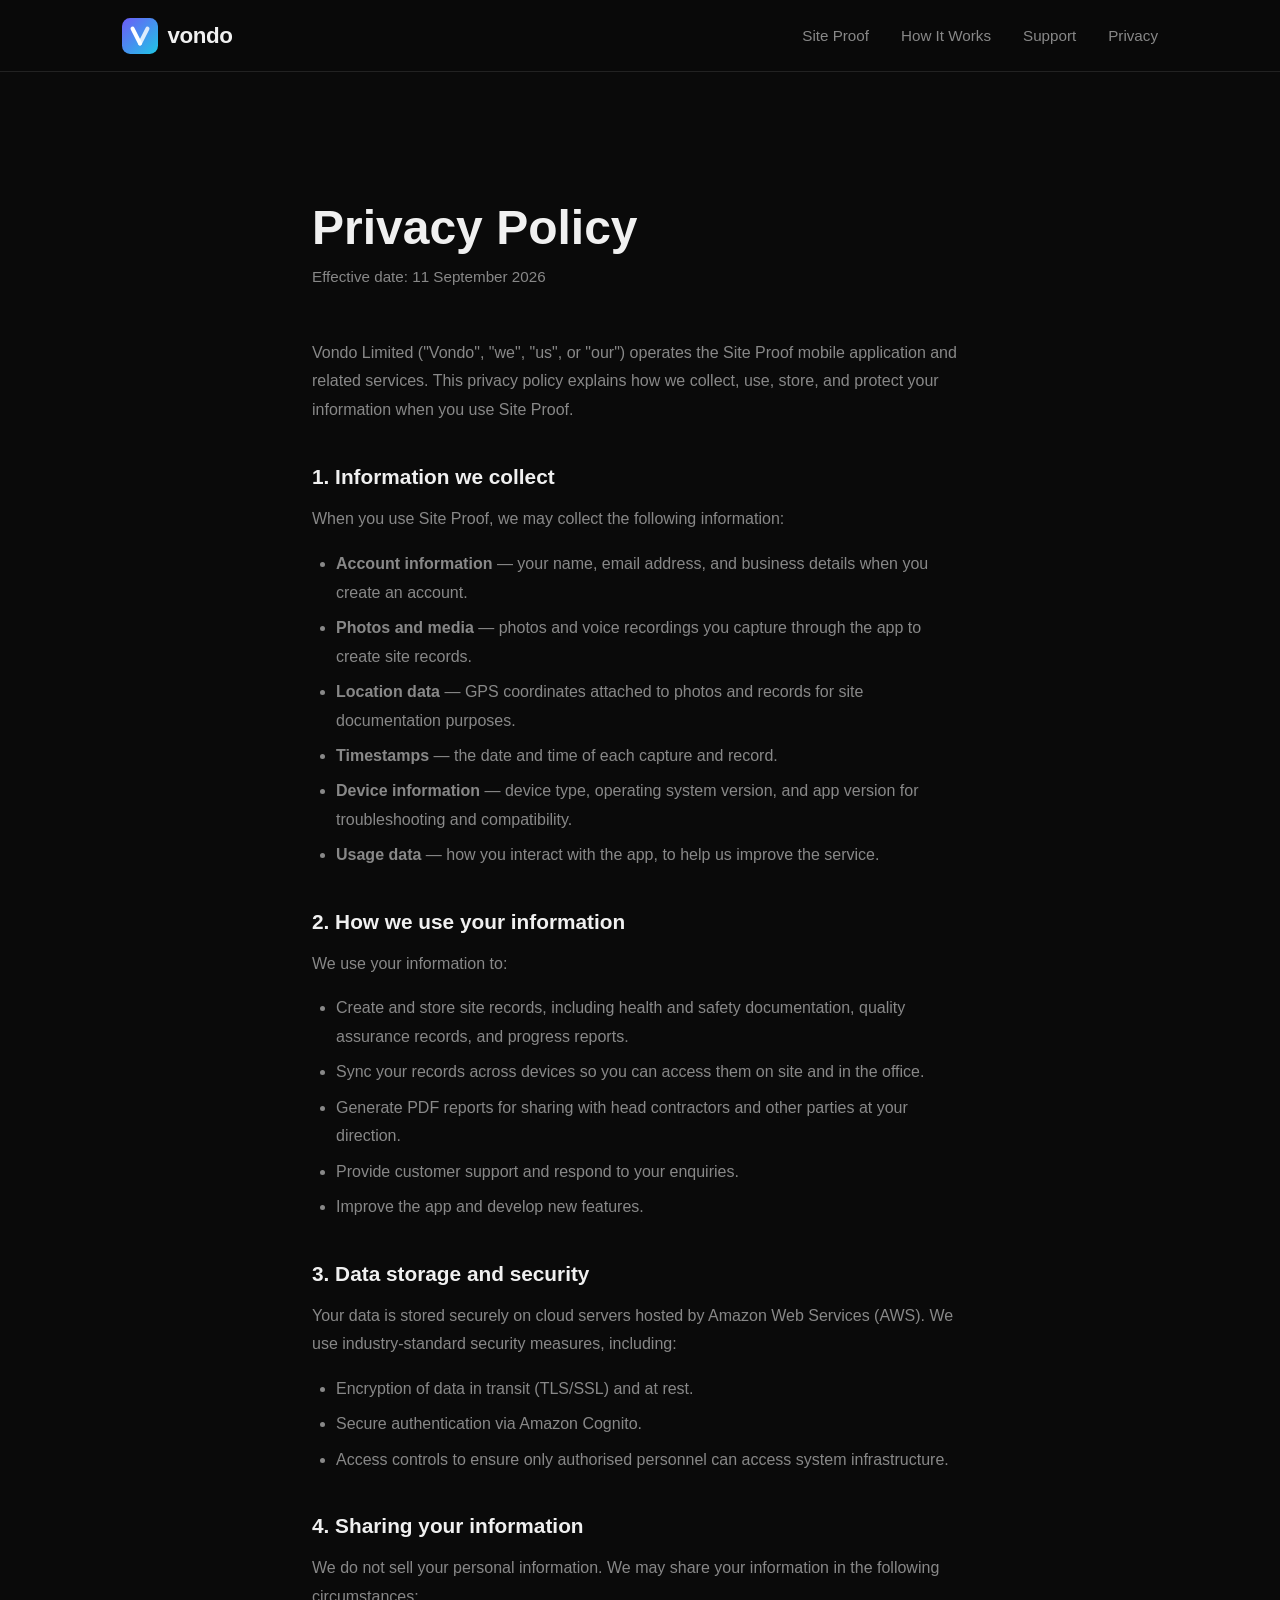
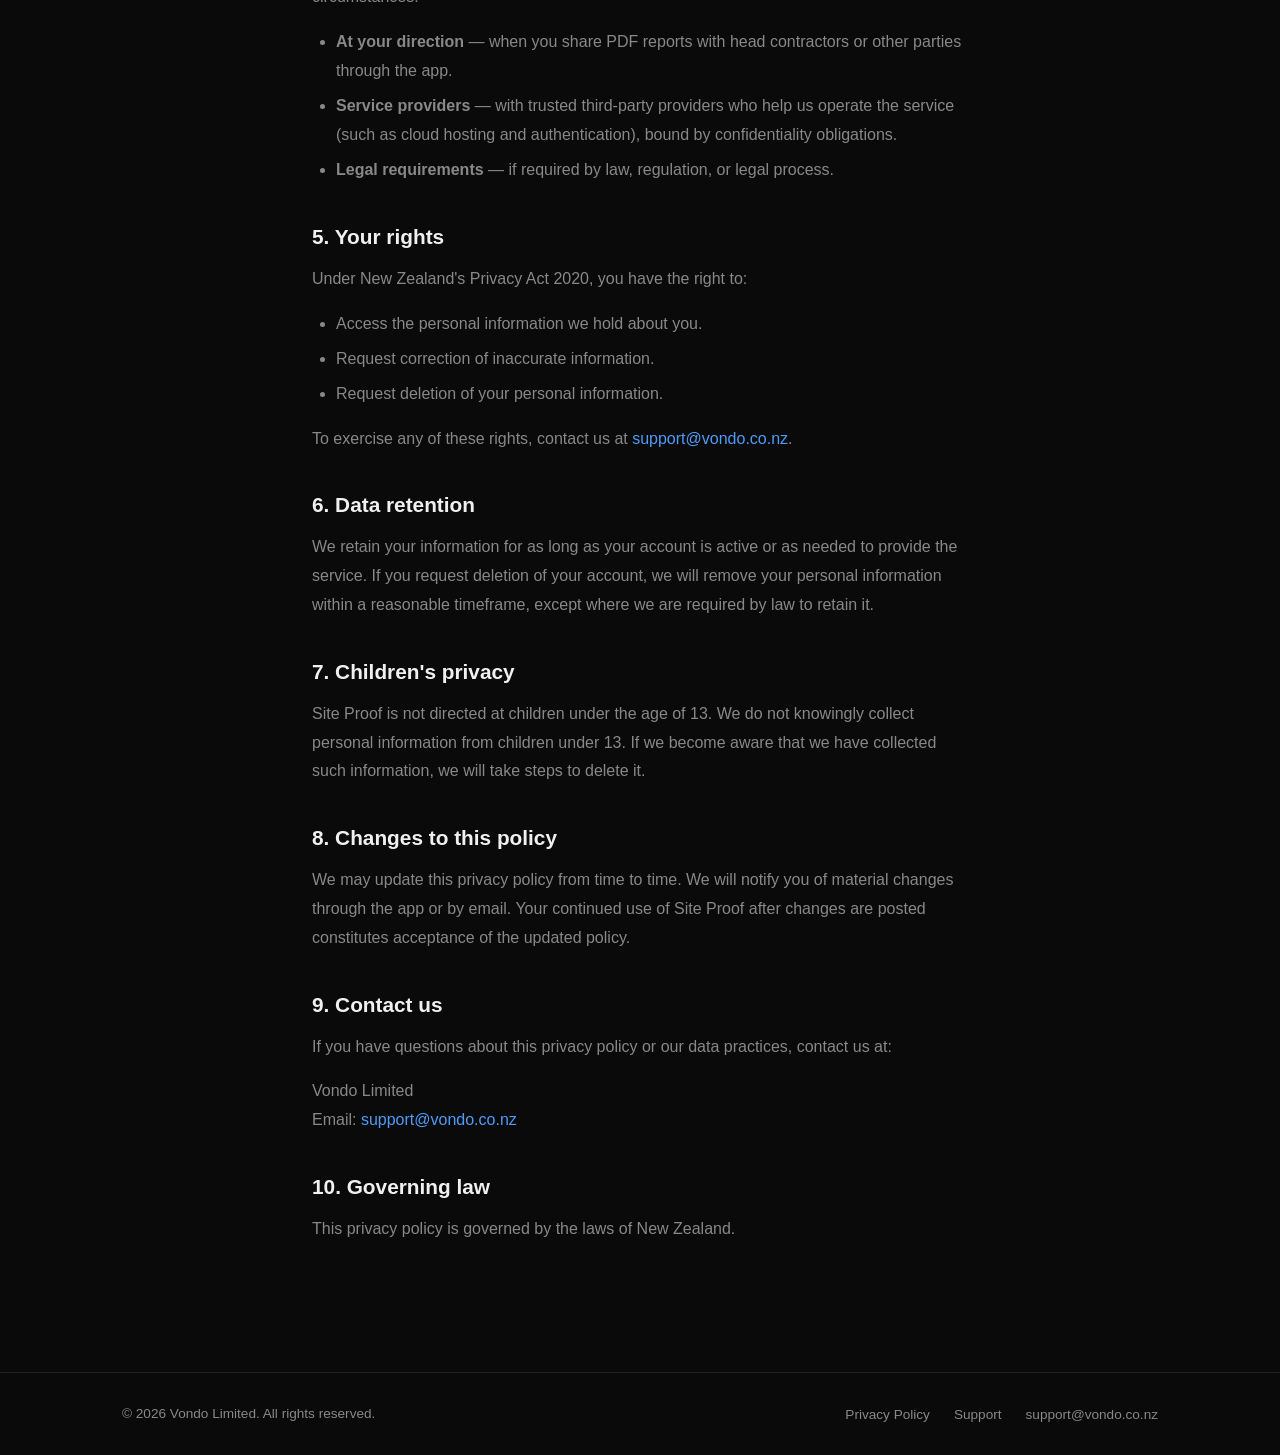
==== privacy-policy.html @ aadc4833 "✨ feat: add Site Proof product page and privacy policy Rewrite landing page to feature Site Proof as" ====
<!DOCTYPE html>
<html lang="en">
<head>
  <meta charset="UTF-8">
  <meta name="viewport" content="width=device-width, initial-scale=1.0">
  <title>Privacy Policy — Vondo Limited</title>
  <meta name="description" content="Privacy policy for Site Proof and Vondo Limited.">
  <link rel="icon" type="image/svg+xml" href="assets/logo.svg">
  <link rel="stylesheet" href="styles.css">
</head>
<body>

  <header>
    <div class="header-inner">
      <a href="/" class="logo">
        <img src="assets/logo.svg" alt="Vondo" class="logo-img">
        <span class="logo-text">vondo</span>
      </a>
      <nav>
        <ul id="nav-menu">
          <li><a href="/#product">Site Proof</a></li>
          <li><a href="/#how-it-works">How It Works</a></li>
          <li><a href="/#support">Support</a></li>
          <li><a href="privacy-policy.html">Privacy</a></li>
        </ul>
      </nav>
      <button class="nav-toggle" aria-label="Toggle menu" id="nav-toggle">
        <span></span>
        <span></span>
        <span></span>
      </button>
    </div>
  </header>

  <main>
    <section style="padding-top:6rem">
      <div class="prose">
        <h1>Privacy Policy</h1>
        <p class="effective-date">Effective date: 11 September 2026</p>

        <p>Vondo Limited ("Vondo", "we", "us", or "our") operates the Site Proof mobile application and related services. This privacy policy explains how we collect, use, store, and protect your information when you use Site Proof.</p>

        <h2>1. Information we collect</h2>
        <p>When you use Site Proof, we may collect the following information:</p>
        <ul>
          <li><strong>Account information</strong> — your name, email address, and business details when you create an account.</li>
          <li><strong>Photos and media</strong> — photos and voice recordings you capture through the app to create site records.</li>
          <li><strong>Location data</strong> — GPS coordinates attached to photos and records for site documentation purposes.</li>
          <li><strong>Timestamps</strong> — the date and time of each capture and record.</li>
          <li><strong>Device information</strong> — device type, operating system version, and app version for troubleshooting and compatibility.</li>
          <li><strong>Usage data</strong> — how you interact with the app, to help us improve the service.</li>
        </ul>

        <h2>2. How we use your information</h2>
        <p>We use your information to:</p>
        <ul>
          <li>Create and store site records, including health and safety documentation, quality assurance records, and progress reports.</li>
          <li>Sync your records across devices so you can access them on site and in the office.</li>
          <li>Generate PDF reports for sharing with head contractors and other parties at your direction.</li>
          <li>Provide customer support and respond to your enquiries.</li>
          <li>Improve the app and develop new features.</li>
        </ul>

        <h2>3. Data storage and security</h2>
        <p>Your data is stored securely on cloud servers hosted by Amazon Web Services (AWS). We use industry-standard security measures, including:</p>
        <ul>
          <li>Encryption of data in transit (TLS/SSL) and at rest.</li>
          <li>Secure authentication via Amazon Cognito.</li>
          <li>Access controls to ensure only authorised personnel can access system infrastructure.</li>
        </ul>

        <h2>4. Sharing your information</h2>
        <p>We do not sell your personal information. We may share your information in the following circumstances:</p>
        <ul>
          <li><strong>At your direction</strong> — when you share PDF reports with head contractors or other parties through the app.</li>
          <li><strong>Service providers</strong> — with trusted third-party providers who help us operate the service (such as cloud hosting and authentication), bound by confidentiality obligations.</li>
          <li><strong>Legal requirements</strong> — if required by law, regulation, or legal process.</li>
        </ul>

        <h2>5. Your rights</h2>
        <p>Under New Zealand's Privacy Act 2020, you have the right to:</p>
        <ul>
          <li>Access the personal information we hold about you.</li>
          <li>Request correction of inaccurate information.</li>
          <li>Request deletion of your personal information.</li>
        </ul>
        <p>To exercise any of these rights, contact us at <a href="mailto:support@vondo.co.nz">support@vondo.co.nz</a>.</p>

        <h2>6. Data retention</h2>
        <p>We retain your information for as long as your account is active or as needed to provide the service. If you request deletion of your account, we will remove your personal information within a reasonable timeframe, except where we are required by law to retain it.</p>

        <h2>7. Children's privacy</h2>
        <p>Site Proof is not directed at children under the age of 13. We do not knowingly collect personal information from children under 13. If we become aware that we have collected such information, we will take steps to delete it.</p>

        <h2>8. Changes to this policy</h2>
        <p>We may update this privacy policy from time to time. We will notify you of material changes through the app or by email. Your continued use of Site Proof after changes are posted constitutes acceptance of the updated policy.</p>

        <h2>9. Contact us</h2>
        <p>If you have questions about this privacy policy or our data practices, contact us at:</p>
        <p>
          Vondo Limited<br>
          Email: <a href="mailto:support@vondo.co.nz">support@vondo.co.nz</a>
        </p>

        <h2>10. Governing law</h2>
        <p>This privacy policy is governed by the laws of New Zealand.</p>
      </div>
    </section>
  </main>

  <footer>
    <div class="footer-inner">
      <span class="footer-copy">&copy; 2026 Vondo Limited. All rights reserved.</span>
      <ul class="footer-links">
        <li><a href="privacy-policy.html">Privacy Policy</a></li>
        <li><a href="/#support">Support</a></li>
        <li><a href="mailto:support@vondo.co.nz">support@vondo.co.nz</a></li>
      </ul>
    </div>
  </footer>

  <script>
    var toggle = document.getElementById('nav-toggle');
    var menu = document.getElementById('nav-menu');
    toggle.addEventListener('click', function () {
      menu.classList.toggle('open');
    });
  </script>

</body>
</html>
---- styles.css ----
*,
*::before,
*::after {
  margin: 0;
  padding: 0;
  box-sizing: border-box;
}

:root {
  --color-bg: #0a0a0a;
  --color-text: #f0f0f0;
  --color-accent: #4f9cf7;
  --color-muted: #888;
  --color-surface: #141414;
  --color-border: #222;
  --color-accent-orange: #E06623;
  --max-width: 1100px;
  --header-height: 72px;
}

body {
  font-family: -apple-system, BlinkMacSystemFont, "Segoe UI", Roboto, Helvetica, Arial, sans-serif;
  background: var(--color-bg);
  color: var(--color-text);
  min-height: 100vh;
  display: flex;
  flex-direction: column;
}

/* ── Container ── */

.container {
  max-width: var(--max-width);
  margin: 0 auto;
  padding: 0 2rem;
  width: 100%;
}

/* ── Header ── */

header {
  position: sticky;
  top: 0;
  z-index: 100;
  background: rgba(10, 10, 10, 0.92);
  backdrop-filter: blur(12px);
  -webkit-backdrop-filter: blur(12px);
  border-bottom: 1px solid var(--color-border);
  height: var(--header-height);
}

.header-inner {
  max-width: var(--max-width);
  margin: 0 auto;
  padding: 0 2rem;
  height: 100%;
  display: flex;
  align-items: center;
  justify-content: space-between;
}

.logo {
  display: flex;
  align-items: center;
  gap: 0.6rem;
  text-decoration: none;
  color: var(--color-text);
}

.logo-img {
  width: 36px;
  height: 36px;
}

.logo-text {
  font-size: 1.4rem;
  font-weight: 700;
  letter-spacing: -0.02em;
}

nav ul {
  display: flex;
  gap: 2rem;
  list-style: none;
}

nav a {
  color: var(--color-muted);
  text-decoration: none;
  font-size: 0.95rem;
  font-weight: 500;
  transition: color 0.2s;
}

nav a:hover {
  color: var(--color-text);
}

.nav-toggle {
  display: none;
  background: none;
  border: none;
  cursor: pointer;
  padding: 0.5rem;
}

.nav-toggle span {
  display: block;
  width: 24px;
  height: 2px;
  background: var(--color-text);
  margin: 5px 0;
  transition: transform 0.3s, opacity 0.3s;
}

/* ── Sections ── */

section {
  padding: 5rem 0;
}

section:nth-child(even) {
  background: var(--color-surface);
}

.section-title {
  font-size: clamp(1.8rem, 4vw, 2.5rem);
  font-weight: 800;
  margin-bottom: 1rem;
  line-height: 1.15;
}

.section-subtitle {
  color: var(--color-muted);
  font-size: 1.15rem;
  line-height: 1.6;
  max-width: 600px;
}

/* ── Hero ── */

.hero {
  padding: 8rem 0 6rem;
  text-align: center;
}

.hero .container {
  display: flex;
  flex-direction: column;
  align-items: center;
}

.hero h1 {
  font-size: clamp(2.5rem, 6vw, 4rem);
  font-weight: 800;
  line-height: 1.1;
  margin-bottom: 1.5rem;
  max-width: 700px;
}

.hero .tagline {
  font-size: 1.25rem;
  color: var(--color-muted);
  line-height: 1.6;
  margin-bottom: 2.5rem;
  max-width: 560px;
}

.cta {
  display: inline-block;
  padding: 0.875rem 2rem;
  background: var(--color-accent);
  color: #fff;
  text-decoration: none;
  border-radius: 6px;
  font-size: 1.05rem;
  font-weight: 600;
  transition: opacity 0.2s;
}

.cta:hover {
  opacity: 0.85;
}

.cta-orange {
  background: var(--color-accent-orange);
}

/* ── Product section ── */

.product-grid {
  display: grid;
  grid-template-columns: 1fr 1fr;
  gap: 4rem;
  align-items: center;
}

.product-content {
  display: flex;
  flex-direction: column;
  gap: 1.5rem;
}

.badge {
  display: inline-block;
  padding: 0.35rem 1rem;
  background: linear-gradient(135deg, #6D5BF8, #1FC7E6);
  color: #fff;
  font-size: 0.8rem;
  font-weight: 700;
  border-radius: 999px;
  letter-spacing: 0.02em;
  width: fit-content;
}

.product-name {
  font-size: clamp(2rem, 5vw, 3rem);
  font-weight: 800;
  line-height: 1.1;
}

.product-tagline {
  font-size: 1.3rem;
  color: var(--color-accent-orange);
  font-weight: 600;
}

.product-description {
  color: var(--color-muted);
  font-size: 1.05rem;
  line-height: 1.7;
}

.promise {
  border-left: 3px solid var(--color-accent-orange);
  padding: 1rem 1.5rem;
  background: rgba(224, 102, 35, 0.08);
  border-radius: 0 8px 8px 0;
  font-size: 1.05rem;
  font-weight: 500;
  line-height: 1.6;
  color: var(--color-text);
}

/* ── Phone mockup ── */

.phone-wrapper {
  display: flex;
  justify-content: center;
  position: relative;
}

.phone-glow {
  position: absolute;
  width: 70%;
  height: 60%;
  top: 20%;
  left: 15%;
  background: rgba(224, 102, 35, 0.15);
  filter: blur(60px);
  border-radius: 50%;
  pointer-events: none;
}

.phone {
  position: relative;
  width: 280px;
  aspect-ratio: 9 / 18;
  background: #F9F6F2;
  border-radius: 2rem;
  border: 1px solid #E4E1DB;
  box-shadow: 0 25px 50px -12px rgba(0, 0, 0, 0.4);
  overflow: hidden;
  display: flex;
  flex-direction: column;
  font-family: -apple-system, BlinkMacSystemFont, "Segoe UI", Roboto, Helvetica, Arial, sans-serif;
}

.phone-topbar {
  background: #fff;
  padding: 1rem 0.875rem 0.75rem;
  border-bottom: 1px solid #E4E1DB;
  display: flex;
  align-items: center;
  justify-content: space-between;
}

.phone-topbar-title {
  font-size: 0.8rem;
  font-weight: 700;
  color: #1D1A18;
}

.phone-avatar {
  width: 24px;
  height: 24px;
  border-radius: 6px;
  border: 1px solid #E4E1DB;
  background: linear-gradient(135deg, #6D5BF8, #1FC7E6);
}

.phone-tabs {
  display: flex;
  margin: 0.625rem 0.875rem;
  background: #F2F0EC;
  border-radius: 8px;
  border: 1px solid #E4E1DB;
  padding: 3px;
}

.phone-tab {
  flex: 1;
  text-align: center;
  padding: 0.3rem 0;
  font-size: 0.55rem;
  font-weight: 700;
  text-transform: uppercase;
  letter-spacing: 0.06em;
  color: #666360;
  border-radius: 6px;
}

.phone-tab.active {
  background: #fff;
  color: #1D1A18;
  box-shadow: 0 1px 2px rgba(0, 0, 0, 0.06);
}

.phone-records {
  flex: 1;
  padding: 0.625rem 0.875rem;
  display: flex;
  flex-direction: column;
  gap: 0.5rem;
  overflow: hidden;
}

.phone-card {
  background: #fff;
  border-radius: 10px;
  border: 1px solid #E4E1DB;
  padding: 0.625rem;
  display: flex;
  gap: 0.5rem;
}

.phone-thumb {
  width: 40px;
  height: 40px;
  border-radius: 6px;
  flex-shrink: 0;
  background: linear-gradient(135deg, #6D5BF8, #1FC7E6);
  opacity: 0.7;
}

.phone-card-content {
  flex: 1;
  min-width: 0;
}

.phone-card-header {
  display: flex;
  align-items: center;
  gap: 0.35rem;
  margin-bottom: 0.2rem;
}

.phone-ref {
  font-size: 0.55rem;
  font-weight: 700;
  color: #1D1A18;
}

.phone-status {
  font-size: 0.45rem;
  font-weight: 700;
  padding: 0.1rem 0.35rem;
  border-radius: 999px;
  text-transform: uppercase;
  letter-spacing: 0.03em;
}

.phone-status.signed {
  background: #e8f5e9;
  color: #087542;
}

.phone-status.pending {
  background: #fff3e0;
  color: #9E5200;
}

.phone-card-title {
  font-size: 0.6rem;
  font-weight: 600;
  color: #1D1A18;
  white-space: nowrap;
  overflow: hidden;
  text-overflow: ellipsis;
}

.phone-card-area {
  font-size: 0.5rem;
  color: #666360;
  margin-top: 0.1rem;
}

.phone-fab {
  margin: 0.5rem 0.875rem 1rem;
  background: #1D1A18;
  border-radius: 0.75rem;
  padding: 0.6rem 0.875rem;
  display: flex;
  align-items: center;
  gap: 0.5rem;
}

.phone-fab-icon {
  width: 24px;
  height: 24px;
  background: var(--color-accent-orange);
  border-radius: 5px;
  display: flex;
  align-items: center;
  justify-content: center;
  flex-shrink: 0;
}

.phone-fab-icon svg {
  width: 14px;
  height: 14px;
}

.phone-fab-text {
  color: #fff;
  font-size: 0.55rem;
  font-weight: 700;
  letter-spacing: 0.04em;
  text-transform: uppercase;
}

/* ── How it works ── */

.steps {
  display: grid;
  grid-template-columns: repeat(3, 1fr);
  gap: 2rem;
  margin-top: 3rem;
}

.step {
  text-align: center;
  padding: 2rem 1.5rem;
}

.step-icon {
  width: 56px;
  height: 56px;
  margin: 0 auto 1.25rem;
  background: linear-gradient(135deg, rgba(109, 91, 248, 0.15), rgba(31, 199, 230, 0.15));
  border-radius: 14px;
  display: flex;
  align-items: center;
  justify-content: center;
}

.step-icon svg {
  width: 28px;
  height: 28px;
}

.step-name {
  font-size: 1.2rem;
  font-weight: 700;
  margin-bottom: 0.75rem;
}

.step-desc {
  color: var(--color-muted);
  font-size: 0.95rem;
  line-height: 1.6;
}

/* ── Features ── */

.features-grid {
  display: grid;
  grid-template-columns: repeat(2, 1fr);
  gap: 1.5rem;
  margin-top: 3rem;
}

.feature-card {
  background: var(--color-surface);
  border: 1px solid var(--color-border);
  border-radius: 12px;
  padding: 2rem;
}

section:nth-child(even) .feature-card {
  background: var(--color-bg);
}

.feature-card h3 {
  font-size: 1.1rem;
  font-weight: 700;
  margin-bottom: 0.75rem;
}

.feature-card p {
  color: var(--color-muted);
  font-size: 0.95rem;
  line-height: 1.6;
}

/* ── Support ── */

.support {
  text-align: center;
}

.support .section-subtitle {
  margin: 0 auto 2rem;
}

.support-email {
  font-size: 1.15rem;
  color: var(--color-accent);
  text-decoration: none;
  font-weight: 600;
  transition: opacity 0.2s;
}

.support-email:hover {
  opacity: 0.8;
}

/* ── Footer ── */

footer {
  border-top: 1px solid var(--color-border);
  padding: 2rem 0;
}

.footer-inner {
  max-width: var(--max-width);
  margin: 0 auto;
  padding: 0 2rem;
  display: flex;
  justify-content: space-between;
  align-items: center;
  flex-wrap: wrap;
  gap: 1rem;
}

.footer-copy {
  color: var(--color-muted);
  font-size: 0.85rem;
}

.footer-links {
  display: flex;
  gap: 1.5rem;
  list-style: none;
}

.footer-links a {
  color: var(--color-muted);
  text-decoration: none;
  font-size: 0.85rem;
  transition: color 0.2s;
}

.footer-links a:hover {
  color: var(--color-text);
}

/* ── Privacy policy prose ── */

.prose {
  max-width: 720px;
  margin: 0 auto;
  padding: 2rem;
}

.prose h1 {
  font-size: clamp(2rem, 5vw, 3rem);
  font-weight: 800;
  margin-bottom: 0.5rem;
  line-height: 1.15;
}

.prose .effective-date {
  color: var(--color-muted);
  font-size: 0.95rem;
  margin-bottom: 3rem;
}

.prose h2 {
  font-size: 1.3rem;
  font-weight: 700;
  margin: 2.5rem 0 1rem;
}

.prose p {
  color: var(--color-muted);
  line-height: 1.8;
  margin-bottom: 1rem;
}

.prose ul {
  color: var(--color-muted);
  line-height: 1.8;
  margin-bottom: 1rem;
  padding-left: 1.5rem;
}

.prose li {
  margin-bottom: 0.4rem;
}

.prose a {
  color: var(--color-accent);
  text-decoration: none;
}

.prose a:hover {
  text-decoration: underline;
}

/* ── Responsive ── */

@media (max-width: 768px) {
  section {
    padding: 3.5rem 0;
  }

  .hero {
    padding: 5rem 0 3rem;
  }

  .nav-toggle {
    display: block;
  }

  nav ul {
    display: none;
    position: absolute;
    top: var(--header-height);
    left: 0;
    right: 0;
    background: rgba(10, 10, 10, 0.97);
    backdrop-filter: blur(12px);
    -webkit-backdrop-filter: blur(12px);
    flex-direction: column;
    padding: 1.5rem 2rem;
    gap: 1.25rem;
    border-bottom: 1px solid var(--color-border);
  }

  nav ul.open {
    display: flex;
  }

  .product-grid {
    grid-template-columns: 1fr;
    gap: 3rem;
  }

  .phone-wrapper {
    order: -1;
  }

  .phone {
    width: 240px;
  }

  .steps {
    grid-template-columns: 1fr;
    gap: 1rem;
  }

  .features-grid {
    grid-template-columns: 1fr;
  }

  .footer-inner {
    flex-direction: column;
    text-align: center;
  }
}
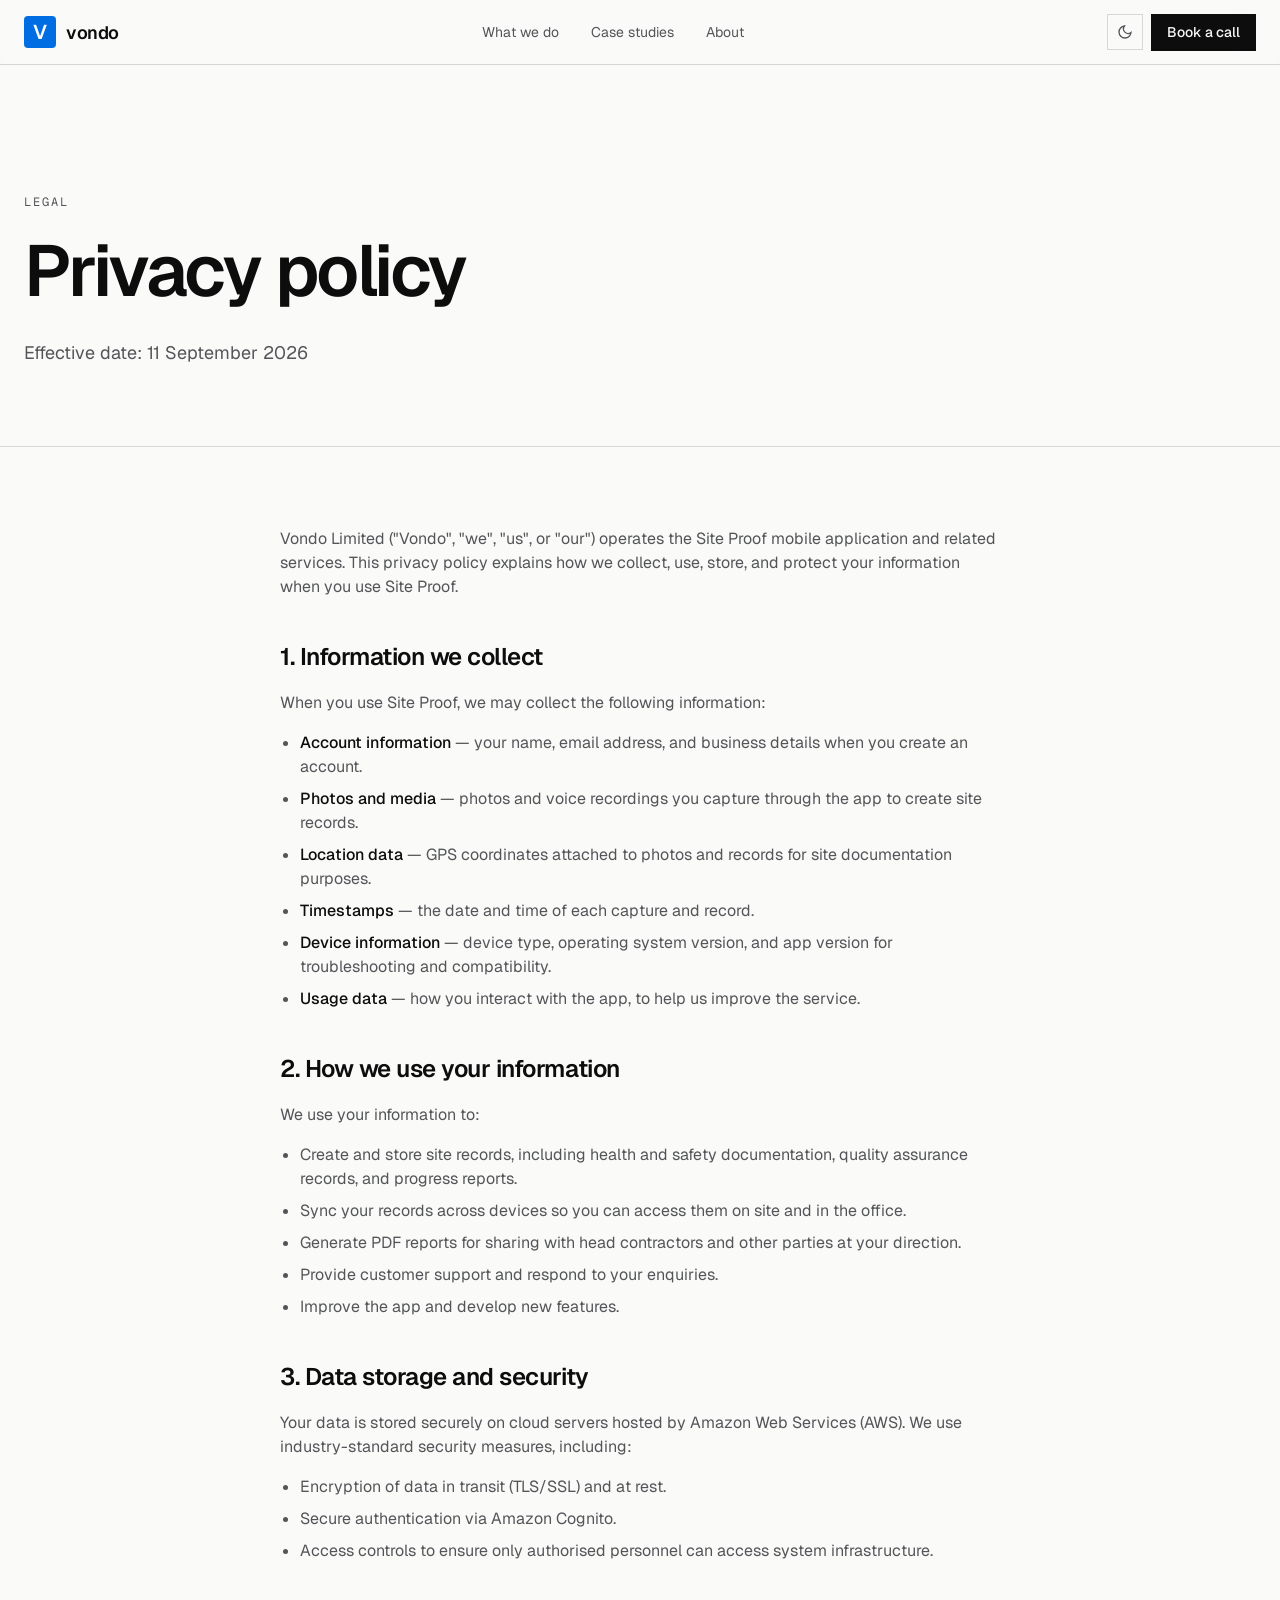
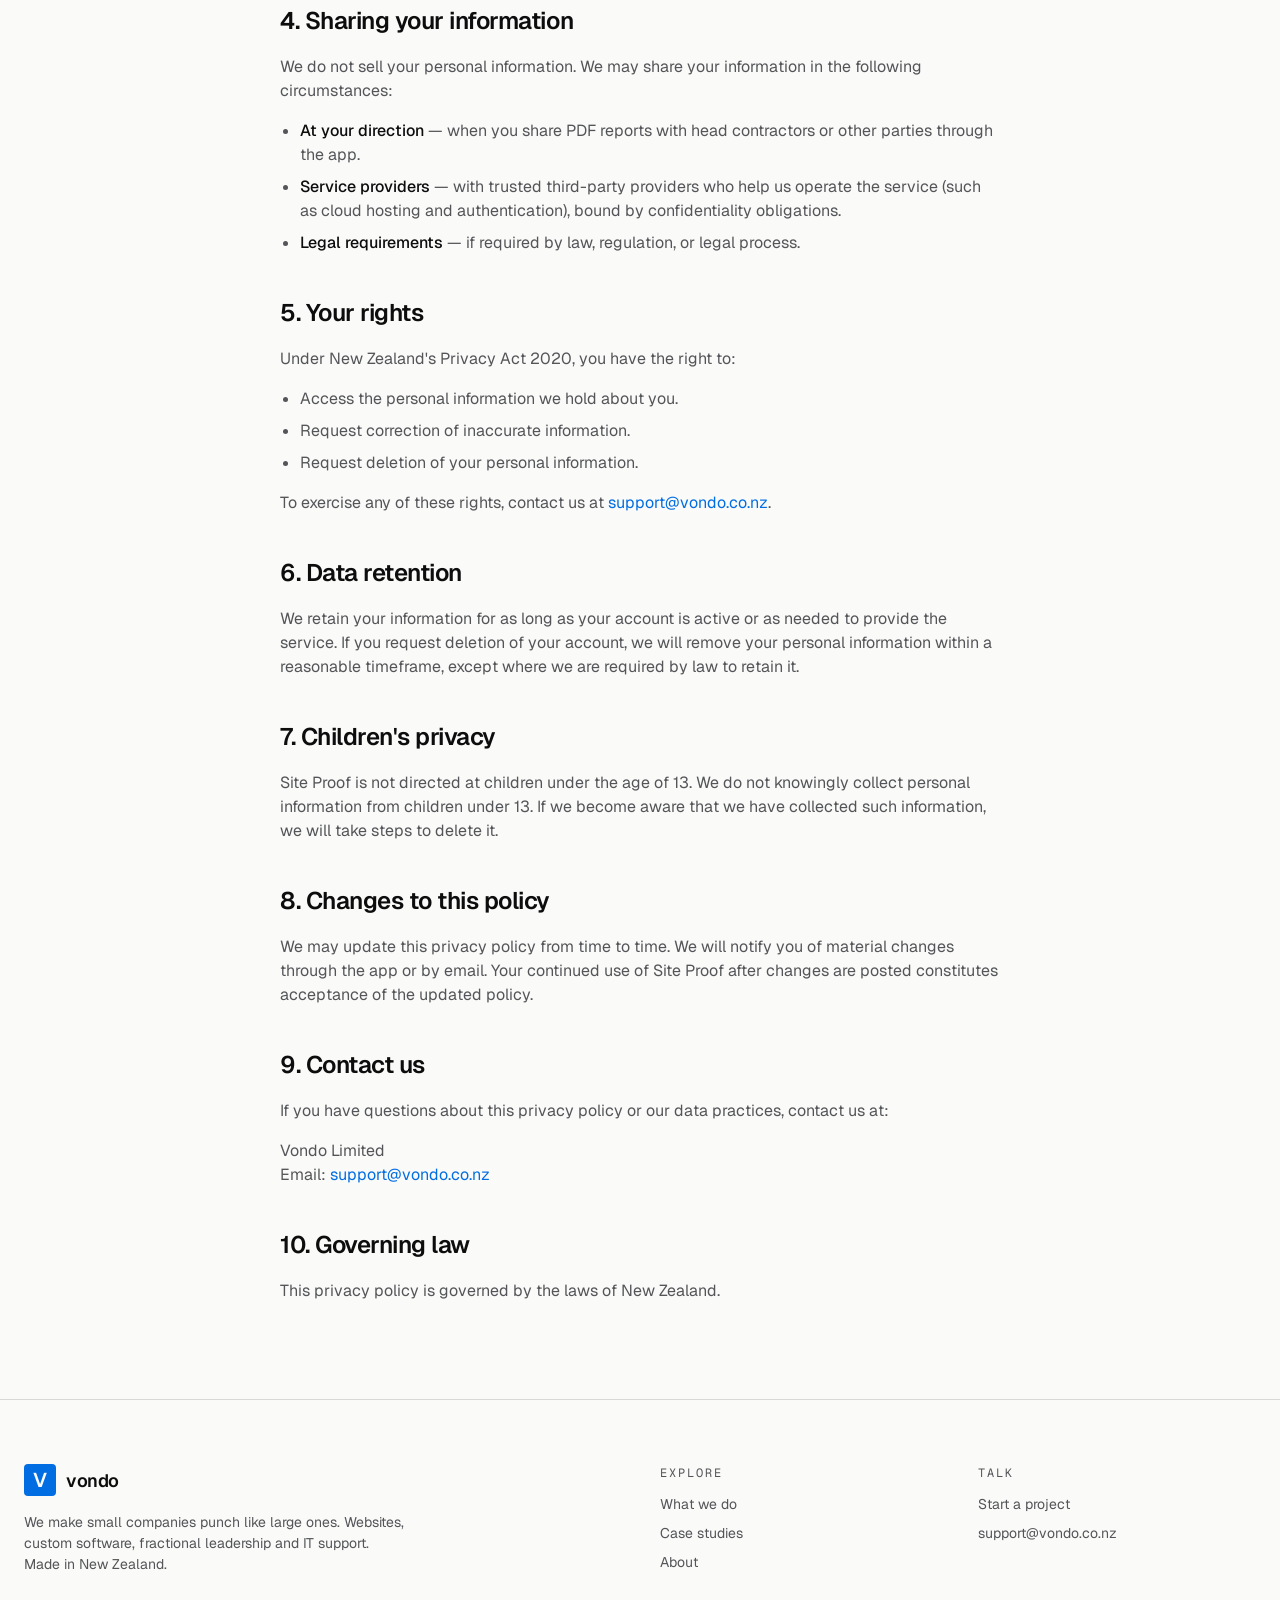
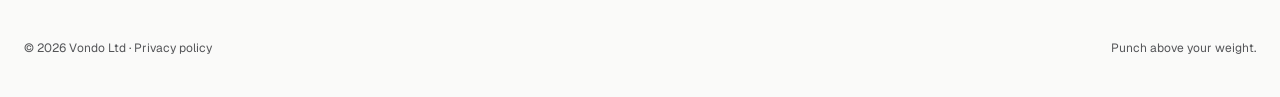
==== commit b4c3ccf2: "✨ feat: redesign site as Vondo services company Port the new Lovable design to plain static HTML/CSS" ====
--- a/privacy-policy.html
+++ b/privacy-policy.html
@@ -1,131 +1,158 @@
 <!DOCTYPE html>
-<html lang="en">
+<html lang="en-NZ">
 <head>
   <meta charset="UTF-8">
-  <meta name="viewport" content="width=device-width, initial-scale=1.0">
+  <meta name="viewport" content="width=device-width, initial-scale=1">
   <title>Privacy Policy — Vondo Limited</title>
   <meta name="description" content="Privacy policy for Site Proof and Vondo Limited.">
-  <link rel="icon" type="image/svg+xml" href="assets/logo.svg">
-  <link rel="stylesheet" href="styles.css">
+  <meta property="og:site_name" content="Vondo">
+  <meta property="og:title" content="Privacy Policy — Vondo Limited">
+  <meta property="og:description" content="Privacy policy for Site Proof and Vondo Limited.">
+  <meta property="og:type" content="website">
+  <meta name="twitter:card" content="summary_large_image">
+  <link rel="icon" type="image/svg+xml" href="/assets/favicon.svg">
+  <link rel="preconnect" href="https://fonts.googleapis.com">
+  <link rel="preconnect" href="https://fonts.gstatic.com" crossorigin>
+  <link rel="stylesheet" href="https://fonts.googleapis.com/css2?family=Geist:wght@300..700&amp;family=Geist+Mono&amp;display=swap">
+  <link rel="stylesheet" href="/styles.css">
+  <script>try{if(localStorage.getItem("theme")==="dark")document.documentElement.classList.add("dark")}catch(e){}</script>
 </head>
 <body>
 
-  <header>
-    <div class="header-inner">
+  <header class="site-header">
+    <div class="container header-inner">
       <a href="/" class="logo">
-        <img src="assets/logo.svg" alt="Vondo" class="logo-img">
+        <span class="logo-mark">V</span>
         <span class="logo-text">vondo</span>
       </a>
-      <nav>
-        <ul id="nav-menu">
-          <li><a href="/#product">Site Proof</a></li>
-          <li><a href="/#how-it-works">How It Works</a></li>
-          <li><a href="/#support">Support</a></li>
-          <li><a href="privacy-policy.html">Privacy</a></li>
-        </ul>
+      <nav class="nav-main" aria-label="Main">
+        <a href="/#compare" class="link-muted">What we do</a>
+        <a href="/case-studies.html" class="link-muted">Case studies</a>
+        <a href="/about.html" class="link-muted">About</a>
       </nav>
-      <button class="nav-toggle" aria-label="Toggle menu" id="nav-toggle">
-        <span></span>
-        <span></span>
-        <span></span>
-      </button>
+      <div class="header-actions">
+        <button type="button" class="theme-toggle" aria-label="Switch to dark mode">
+          <svg class="icon-moon" width="16" height="16" viewBox="0 0 24 24" fill="none" stroke="currentColor" stroke-width="2" aria-hidden="true"><path d="M21 12.8A9 9 0 1 1 11.2 3a7 7 0 0 0 9.8 9.8z"/></svg>
+          <svg class="icon-sun" width="16" height="16" viewBox="0 0 24 24" fill="none" stroke="currentColor" stroke-width="2" aria-hidden="true"><circle cx="12" cy="12" r="4"/><path d="M12 2v2M12 20v2M4.9 4.9l1.4 1.4M17.7 17.7l1.4 1.4M2 12h2M20 12h2M4.9 19.1l1.4-1.4M17.7 6.3l1.4-1.4"/></svg>
+        </button>
+        <a href="/contact.html" class="header-cta">Book a call</a>
+      </div>
     </div>
+    <nav class="nav-mobile" aria-label="Main">
+    <a href="/#compare">What we do</a>
+    <a href="/case-studies.html">Case studies</a>
+    <a href="/about.html">About</a>
+    </nav>
   </header>
 
   <main>
-    <section style="padding-top:6rem">
-      <div class="prose">
-        <h1>Privacy Policy</h1>
-        <p class="effective-date">Effective date: 11 September 2026</p>
+    <section class="page-hero">
+      <div class="container">
+        <p class="eyebrow fade-up">Legal</p>
+        <h1 class="display h1 fade-up">Privacy policy</h1>
+        <p class="lede fade-up">Effective date: 11 September 2026</p>
+      </div>
+    </section>
 
-        <p>Vondo Limited ("Vondo", "we", "us", or "our") operates the Site Proof mobile application and related services. This privacy policy explains how we collect, use, store, and protect your information when you use Site Proof.</p>
+    <section class="prose">
 
-        <h2>1. Information we collect</h2>
-        <p>When you use Site Proof, we may collect the following information:</p>
-        <ul>
-          <li><strong>Account information</strong> — your name, email address, and business details when you create an account.</li>
-          <li><strong>Photos and media</strong> — photos and voice recordings you capture through the app to create site records.</li>
-          <li><strong>Location data</strong> — GPS coordinates attached to photos and records for site documentation purposes.</li>
-          <li><strong>Timestamps</strong> — the date and time of each capture and record.</li>
-          <li><strong>Device information</strong> — device type, operating system version, and app version for troubleshooting and compatibility.</li>
-          <li><strong>Usage data</strong> — how you interact with the app, to help us improve the service.</li>
-        </ul>
 
-        <h2>2. How we use your information</h2>
-        <p>We use your information to:</p>
-        <ul>
-          <li>Create and store site records, including health and safety documentation, quality assurance records, and progress reports.</li>
-          <li>Sync your records across devices so you can access them on site and in the office.</li>
-          <li>Generate PDF reports for sharing with head contractors and other parties at your direction.</li>
-          <li>Provide customer support and respond to your enquiries.</li>
-          <li>Improve the app and develop new features.</li>
-        </ul>
+      <p>Vondo Limited ("Vondo", "we", "us", or "our") operates the Site Proof mobile application and related services. This privacy policy explains how we collect, use, store, and protect your information when you use Site Proof.</p>
 
-        <h2>3. Data storage and security</h2>
-        <p>Your data is stored securely on cloud servers hosted by Amazon Web Services (AWS). We use industry-standard security measures, including:</p>
-        <ul>
-          <li>Encryption of data in transit (TLS/SSL) and at rest.</li>
-          <li>Secure authentication via Amazon Cognito.</li>
-          <li>Access controls to ensure only authorised personnel can access system infrastructure.</li>
-        </ul>
+      <h2>1. Information we collect</h2>
+      <p>When you use Site Proof, we may collect the following information:</p>
+      <ul>
+      <li><strong>Account information</strong> — your name, email address, and business details when you create an account.</li>
+      <li><strong>Photos and media</strong> — photos and voice recordings you capture through the app to create site records.</li>
+      <li><strong>Location data</strong> — GPS coordinates attached to photos and records for site documentation purposes.</li>
+      <li><strong>Timestamps</strong> — the date and time of each capture and record.</li>
+      <li><strong>Device information</strong> — device type, operating system version, and app version for troubleshooting and compatibility.</li>
+      <li><strong>Usage data</strong> — how you interact with the app, to help us improve the service.</li>
+      </ul>
 
-        <h2>4. Sharing your information</h2>
-        <p>We do not sell your personal information. We may share your information in the following circumstances:</p>
-        <ul>
-          <li><strong>At your direction</strong> — when you share PDF reports with head contractors or other parties through the app.</li>
-          <li><strong>Service providers</strong> — with trusted third-party providers who help us operate the service (such as cloud hosting and authentication), bound by confidentiality obligations.</li>
-          <li><strong>Legal requirements</strong> — if required by law, regulation, or legal process.</li>
-        </ul>
+      <h2>2. How we use your information</h2>
+      <p>We use your information to:</p>
+      <ul>
+      <li>Create and store site records, including health and safety documentation, quality assurance records, and progress reports.</li>
+      <li>Sync your records across devices so you can access them on site and in the office.</li>
+      <li>Generate PDF reports for sharing with head contractors and other parties at your direction.</li>
+      <li>Provide customer support and respond to your enquiries.</li>
+      <li>Improve the app and develop new features.</li>
+      </ul>
 
-        <h2>5. Your rights</h2>
-        <p>Under New Zealand's Privacy Act 2020, you have the right to:</p>
-        <ul>
-          <li>Access the personal information we hold about you.</li>
-          <li>Request correction of inaccurate information.</li>
-          <li>Request deletion of your personal information.</li>
-        </ul>
-        <p>To exercise any of these rights, contact us at <a href="mailto:support@vondo.co.nz">support@vondo.co.nz</a>.</p>
+      <h2>3. Data storage and security</h2>
+      <p>Your data is stored securely on cloud servers hosted by Amazon Web Services (AWS). We use industry-standard security measures, including:</p>
+      <ul>
+      <li>Encryption of data in transit (TLS/SSL) and at rest.</li>
+      <li>Secure authentication via Amazon Cognito.</li>
+      <li>Access controls to ensure only authorised personnel can access system infrastructure.</li>
+      </ul>
 
-        <h2>6. Data retention</h2>
-        <p>We retain your information for as long as your account is active or as needed to provide the service. If you request deletion of your account, we will remove your personal information within a reasonable timeframe, except where we are required by law to retain it.</p>
+      <h2>4. Sharing your information</h2>
+      <p>We do not sell your personal information. We may share your information in the following circumstances:</p>
+      <ul>
+      <li><strong>At your direction</strong> — when you share PDF reports with head contractors or other parties through the app.</li>
+      <li><strong>Service providers</strong> — with trusted third-party providers who help us operate the service (such as cloud hosting and authentication), bound by confidentiality obligations.</li>
+      <li><strong>Legal requirements</strong> — if required by law, regulation, or legal process.</li>
+      </ul>
 
-        <h2>7. Children's privacy</h2>
-        <p>Site Proof is not directed at children under the age of 13. We do not knowingly collect personal information from children under 13. If we become aware that we have collected such information, we will take steps to delete it.</p>
+      <h2>5. Your rights</h2>
+      <p>Under New Zealand's Privacy Act 2020, you have the right to:</p>
+      <ul>
+      <li>Access the personal information we hold about you.</li>
+      <li>Request correction of inaccurate information.</li>
+      <li>Request deletion of your personal information.</li>
+      </ul>
+      <p>To exercise any of these rights, contact us at <a href="mailto:support@vondo.co.nz">support@vondo.co.nz</a>.</p>
 
-        <h2>8. Changes to this policy</h2>
-        <p>We may update this privacy policy from time to time. We will notify you of material changes through the app or by email. Your continued use of Site Proof after changes are posted constitutes acceptance of the updated policy.</p>
+      <h2>6. Data retention</h2>
+      <p>We retain your information for as long as your account is active or as needed to provide the service. If you request deletion of your account, we will remove your personal information within a reasonable timeframe, except where we are required by law to retain it.</p>
 
-        <h2>9. Contact us</h2>
-        <p>If you have questions about this privacy policy or our data practices, contact us at:</p>
-        <p>
-          Vondo Limited<br>
-          Email: <a href="mailto:support@vondo.co.nz">support@vondo.co.nz</a>
-        </p>
+      <h2>7. Children's privacy</h2>
+      <p>Site Proof is not directed at children under the age of 13. We do not knowingly collect personal information from children under 13. If we become aware that we have collected such information, we will take steps to delete it.</p>
 
-        <h2>10. Governing law</h2>
-        <p>This privacy policy is governed by the laws of New Zealand.</p>
-      </div>
+      <h2>8. Changes to this policy</h2>
+      <p>We may update this privacy policy from time to time. We will notify you of material changes through the app or by email. Your continued use of Site Proof after changes are posted constitutes acceptance of the updated policy.</p>
+
+      <h2>9. Contact us</h2>
+      <p>If you have questions about this privacy policy or our data practices, contact us at:</p>
+      <p>
+      Vondo Limited<br>
+      Email: <a href="mailto:support@vondo.co.nz">support@vondo.co.nz</a>
+      </p>
+
+      <h2>10. Governing law</h2>
+      <p>This privacy policy is governed by the laws of New Zealand.</p>
     </section>
   </main>
 
-  <footer>
-    <div class="footer-inner">
-      <span class="footer-copy">&copy; 2026 Vondo Limited. All rights reserved.</span>
-      <ul class="footer-links">
-        <li><a href="privacy-policy.html">Privacy Policy</a></li>
-        <li><a href="/#support">Support</a></li>
-        <li><a href="mailto:support@vondo.co.nz">support@vondo.co.nz</a></li>
-      </ul>
+  <footer class="site-footer">
+    <div class="container footer-grid">
+      <div class="footer-about">
+        <a href="/" class="logo">
+          <span class="logo-mark">V</span>
+          <span class="logo-text">vondo</span>
+        </a>
+        <p class="blurb">We make small companies punch like large ones. Websites, custom software, fractional leadership and IT support. Made in New Zealand.</p>
+      </div>
+      <div class="footer-col">
+        <p class="eyebrow">Explore</p>
+        <a href="/#compare" class="link-muted">What we do</a>
+        <a href="/case-studies.html" class="link-muted">Case studies</a>
+        <a href="/about.html" class="link-muted">About</a>
+      </div>
+      <div class="footer-col">
+        <p class="eyebrow">Talk</p>
+        <a href="/contact.html" class="link-muted">Start a project</a>
+        <a href="mailto:support@vondo.co.nz" class="link-muted">support@vondo.co.nz</a>
+      </div>
+    </div>
+    <div class="container footer-bottom">
+      <span>&copy; <span data-year>2026</span> Vondo Ltd &middot; <a href="/privacy-policy.html">Privacy policy</a></span>
+      <span>Punch above your weight.</span>
     </div>
   </footer>
 
-  <script>
-    var toggle = document.getElementById('nav-toggle');
-    var menu = document.getElementById('nav-menu');
-    toggle.addEventListener('click', function () {
-      menu.classList.toggle('open');
-    });
-  </script>
-
+  <script src="/main.js"></script>
 </body>
 </html>
--- a/styles.css
+++ b/styles.css
@@ -1,691 +1,362 @@
-*,
-*::before,
-*::after {
-  margin: 0;
-  padding: 0;
-  box-sizing: border-box;
-}
+/* ---------- Theme ---------- */
 
 :root {
-  --color-bg: #0a0a0a;
-  --color-text: #f0f0f0;
-  --color-accent: #4f9cf7;
-  --color-muted: #888;
-  --color-surface: #141414;
-  --color-border: #222;
-  --color-accent-orange: #E06623;
-  --max-width: 1100px;
-  --header-height: 72px;
-}
+  --font-sans: "Geist", ui-sans-serif, system-ui, sans-serif;
+  --font-mono: "Geist Mono", ui-monospace, monospace;
+  --radius: 0.25rem;
+
+  --background: oklch(0.985 0.002 90);
+  --foreground: oklch(0.16 0 0);
+  --card: oklch(0.96 0.003 90);
+  --primary: oklch(0.55 0.2 255);
+  --primary-foreground: oklch(0.99 0 0);
+  --muted: oklch(0.92 0.003 90);
+  --muted-foreground: oklch(0.45 0.005 260);
+  --border: oklch(0.16 0 0 / 14%);
+}
+
+.dark {
+  --background: oklch(0.15 0 0);
+  --foreground: oklch(0.96 0.002 90);
+  --card: oklch(0.19 0 0);
+  --primary: oklch(0.68 0.17 255);
+  --primary-foreground: oklch(0.15 0 0);
+  --muted: oklch(0.24 0 0);
+  --muted-foreground: oklch(0.68 0.005 260);
+  --border: oklch(1 0 0 / 12%);
+}
+
+/* ---------- Base ---------- */
+
+*, *::before, *::after { box-sizing: border-box; margin: 0; padding: 0; border: 0 solid var(--border); }
+
+html { scroll-behavior: smooth; }
 
 body {
-  font-family: -apple-system, BlinkMacSystemFont, "Segoe UI", Roboto, Helvetica, Arial, sans-serif;
-  background: var(--color-bg);
-  color: var(--color-text);
-  min-height: 100vh;
-  display: flex;
-  flex-direction: column;
-}
-
-/* ── Container ── */
-
-.container {
-  max-width: var(--max-width);
-  margin: 0 auto;
-  padding: 0 2rem;
-  width: 100%;
-}
-
-/* ── Header ── */
-
-header {
+  background: var(--background);
+  color: var(--foreground);
+  font-family: var(--font-sans);
+  line-height: 1.5;
+  -webkit-font-smoothing: antialiased;
+}
+
+::selection { background: var(--primary); color: var(--primary-foreground); }
+
+a { color: inherit; text-decoration: none; }
+img { display: block; max-width: 100%; }
+button { font: inherit; color: inherit; background: none; cursor: pointer; }
+
+.container { max-width: 80rem; margin: 0 auto; padding: 0 1.5rem; }
+.container-narrow { max-width: 48rem; margin: 0 auto; padding: 0 1.5rem; }
+
+.muted { color: var(--muted-foreground); }
+.fg { color: var(--foreground); }
+.primary { color: var(--primary); }
+
+.eyebrow {
+  font-family: var(--font-mono);
+  font-size: 0.75rem;
+  letter-spacing: 0.16em;
+  text-transform: uppercase;
+  color: var(--muted-foreground);
+}
+
+.mono { font-family: var(--font-mono); }
+
+.display {
+  font-weight: 600;
+  letter-spacing: -0.035em;
+  line-height: 1;
+}
+
+.fade-up { animation: fade-up 0.9s cubic-bezier(0.2, 0.7, 0.2, 1) both; }
+
+@keyframes fade-up {
+  from { opacity: 0; transform: translateY(16px); }
+  to { opacity: 1; transform: none; }
+}
+
+@media (prefers-reduced-motion: reduce) {
+  html { scroll-behavior: auto; }
+  .fade-up { animation: none; }
+}
+
+/* ---------- Buttons ---------- */
+
+.btn {
+  display: inline-flex;
+  align-items: center;
+  gap: 0.5rem;
+  border-radius: calc(var(--radius) - 4px);
+  padding: 0.75rem 1.5rem;
+  font-size: 0.875rem;
+  font-weight: 500;
+  transition: all 0.15s;
+}
+
+.btn-primary { background: var(--foreground); color: var(--background); }
+.btn-primary:hover { background: var(--primary); color: var(--primary-foreground); }
+
+.btn-ghost { border: 1px solid var(--border); }
+.btn-ghost:hover { border-color: color-mix(in oklch, var(--foreground) 40%, transparent); }
+
+.btn-lg { padding: 1rem 2rem; font-size: 1rem; }
+
+.link-muted { color: var(--muted-foreground); transition: color 0.15s; }
+.link-muted:hover, .link-muted.active { color: var(--foreground); }
+
+.link-primary { color: var(--primary); font-size: 0.875rem; }
+.link-primary:hover { text-decoration: underline; }
+
+/* ---------- Header ---------- */
+
+.site-header {
   position: sticky;
   top: 0;
-  z-index: 100;
-  background: rgba(10, 10, 10, 0.92);
-  backdrop-filter: blur(12px);
-  -webkit-backdrop-filter: blur(12px);
-  border-bottom: 1px solid var(--color-border);
-  height: var(--header-height);
+  z-index: 50;
+  border-bottom: 1px solid var(--border);
+  background: color-mix(in oklch, var(--background) 70%, transparent);
+  backdrop-filter: blur(24px);
+  -webkit-backdrop-filter: blur(24px);
 }
 
 .header-inner {
-  max-width: var(--max-width);
-  margin: 0 auto;
-  padding: 0 2rem;
-  height: 100%;
   display: flex;
   align-items: center;
   justify-content: space-between;
-}
-
-.logo {
+  gap: 1.5rem;
+  height: 4rem;
+}
+
+.logo { display: flex; align-items: center; gap: 0.625rem; }
+
+.logo-mark {
+  display: grid;
+  place-items: center;
+  width: 2rem;
+  height: 2rem;
+  border-radius: var(--radius);
+  background: var(--primary);
+  color: var(--primary-foreground);
+  font-size: 1.25rem;
+  font-weight: 600;
+  letter-spacing: -0.035em;
+  line-height: 1;
+}
+
+.logo-text { font-size: 1.125rem; font-weight: 600; letter-spacing: -0.025em; }
+
+.nav-main { display: none; align-items: center; gap: 2rem; font-size: 0.875rem; }
+
+.header-actions { display: flex; align-items: center; gap: 0.5rem; }
+
+.theme-toggle {
+  display: grid;
+  place-items: center;
+  width: 2.25rem;
+  height: 2.25rem;
+  flex-shrink: 0;
+  border: 1px solid var(--border);
+  border-radius: calc(var(--radius) - 4px);
+  color: var(--muted-foreground);
+  transition: color 0.15s;
+}
+.theme-toggle:hover { color: var(--foreground); }
+.theme-toggle .icon-sun { display: none; }
+html.dark .theme-toggle .icon-sun { display: block; }
+html.dark .theme-toggle .icon-moon { display: none; }
+
+.header-cta {
+  flex-shrink: 0;
+  border-radius: calc(var(--radius) - 4px);
+  background: var(--foreground);
+  color: var(--background);
+  padding: 0.5rem 1rem;
+  font-size: 0.875rem;
+  font-weight: 500;
+  transition: background 0.15s;
+}
+.header-cta:hover { background: var(--primary); }
+
+.nav-mobile {
   display: flex;
-  align-items: center;
-  gap: 0.6rem;
-  text-decoration: none;
-  color: var(--color-text);
-}
-
-.logo-img {
-  width: 36px;
-  height: 36px;
-}
-
-.logo-text {
-  font-size: 1.4rem;
-  font-weight: 700;
-  letter-spacing: -0.02em;
-}
-
-nav ul {
+  gap: 1.25rem;
+  overflow-x: auto;
+  border-top: 1px solid var(--border);
+  padding: 0.5rem 1.5rem;
+  font-size: 0.75rem;
+}
+.nav-mobile a { flex-shrink: 0; color: var(--muted-foreground); }
+
+@media (min-width: 768px) {
+  .nav-main { display: flex; }
+  .nav-mobile { display: none; }
+}
+
+/* ---------- Footer ---------- */
+
+.site-footer { border-top: 1px solid var(--border); }
+
+.footer-grid { display: grid; gap: 2.5rem; padding-top: 4rem; padding-bottom: 4rem; }
+.footer-grid p.blurb { margin-top: 1rem; max-width: 24rem; font-size: 0.875rem; color: var(--muted-foreground); }
+.footer-col { font-size: 0.875rem; }
+.footer-col .eyebrow { margin-bottom: 0.75rem; }
+.footer-col a { display: block; margin-top: 0.5rem; }
+
+.footer-bottom {
   display: flex;
-  gap: 2rem;
-  list-style: none;
-}
-
-nav a {
-  color: var(--color-muted);
-  text-decoration: none;
-  font-size: 0.95rem;
-  font-weight: 500;
-  transition: color 0.2s;
-}
-
-nav a:hover {
-  color: var(--color-text);
-}
-
-.nav-toggle {
-  display: none;
-  background: none;
-  border: none;
-  cursor: pointer;
-  padding: 0.5rem;
-}
-
-.nav-toggle span {
-  display: block;
-  width: 24px;
-  height: 2px;
-  background: var(--color-text);
-  margin: 5px 0;
-  transition: transform 0.3s, opacity 0.3s;
-}
-
-/* ── Sections ── */
-
-section {
-  padding: 5rem 0;
-}
-
-section:nth-child(even) {
-  background: var(--color-surface);
-}
-
-.section-title {
-  font-size: clamp(1.8rem, 4vw, 2.5rem);
-  font-weight: 800;
-  margin-bottom: 1rem;
-  line-height: 1.15;
-}
-
-.section-subtitle {
-  color: var(--color-muted);
-  font-size: 1.15rem;
-  line-height: 1.6;
-  max-width: 600px;
-}
-
-/* ── Hero ── */
-
-.hero {
-  padding: 8rem 0 6rem;
-  text-align: center;
-}
-
-.hero .container {
-  display: flex;
-  flex-direction: column;
-  align-items: center;
-}
-
-.hero h1 {
-  font-size: clamp(2.5rem, 6vw, 4rem);
-  font-weight: 800;
-  line-height: 1.1;
-  margin-bottom: 1.5rem;
-  max-width: 700px;
-}
-
-.hero .tagline {
-  font-size: 1.25rem;
-  color: var(--color-muted);
-  line-height: 1.6;
-  margin-bottom: 2.5rem;
-  max-width: 560px;
-}
-
-.cta {
-  display: inline-block;
-  padding: 0.875rem 2rem;
-  background: var(--color-accent);
-  color: #fff;
-  text-decoration: none;
-  border-radius: 6px;
-  font-size: 1.05rem;
-  font-weight: 600;
-  transition: opacity 0.2s;
-}
-
-.cta:hover {
-  opacity: 0.85;
-}
-
-.cta-orange {
-  background: var(--color-accent-orange);
-}
-
-/* ── Product section ── */
-
-.product-grid {
+  flex-wrap: wrap;
+  justify-content: space-between;
+  gap: 1rem;
+  padding-bottom: 2.5rem;
+  font-size: 0.75rem;
+  color: var(--muted-foreground);
+}
+.footer-bottom a:hover { color: var(--foreground); }
+
+@media (min-width: 768px) {
+  .footer-grid { grid-template-columns: repeat(4, 1fr); }
+  .footer-grid .footer-about { grid-column: span 2; }
+}
+
+/* ---------- Sections ---------- */
+
+.section { padding-top: 7rem; padding-bottom: 7rem; }
+.section-md { padding-top: 6rem; padding-bottom: 6rem; }
+.border-t { border-top: 1px solid var(--border); }
+.border-b { border-bottom: 1px solid var(--border); }
+.border-y { border-top: 1px solid var(--border); border-bottom: 1px solid var(--border); }
+
+.h1 { font-size: 3.75rem; max-width: 64rem; }
+.h1-hero { font-size: 4.5rem; }
+.h2 { font-size: 3rem; }
+.h2-lg { font-size: 3rem; }
+
+@media (min-width: 768px) {
+  .h1 { font-size: 4.5rem; }
+  .h1-hero { font-size: 6rem; }
+  .h2 { font-size: 3.75rem; }
+  .h2-lg { font-size: 4.5rem; }
+}
+
+.lede { margin-top: 2rem; max-width: 42rem; font-size: 1.125rem; color: var(--muted-foreground); }
+
+/* Page hero */
+.page-hero { border-bottom: 1px solid var(--border); }
+.page-hero .container { padding-top: 6rem; padding-bottom: 5rem; }
+.page-hero h1 { margin-top: 1.5rem; }
+@media (min-width: 768px) { .page-hero .container { padding-top: 8rem; } }
+
+/* Home hero (always dark) */
+.home-hero { border-bottom: 1px solid var(--border); background: var(--background); color: var(--foreground); }
+.home-hero .container { padding-top: 7rem; padding-bottom: 7rem; }
+.home-hero h1 { margin-top: 1.5rem; }
+.home-hero .lede { max-width: 36rem; }
+.home-hero .actions { margin-top: 2.5rem; display: flex; flex-wrap: wrap; gap: 0.75rem; }
+@media (min-width: 768px) {
+  .home-hero .container { padding-top: 10rem; }
+  .home-hero .lede { font-size: 1.25rem; }
+}
+
+/* Comparison table */
+#compare { scroll-margin-top: 5rem; }
+.compare { margin-top: 3.5rem; overflow: hidden; border: 1px solid var(--border); border-radius: calc(var(--radius) - 2px); }
+.compare-row { display: grid; grid-template-columns: 1fr 1fr; border-bottom: 1px solid var(--border); }
+.compare-row:last-child { border-bottom: 0; }
+.compare-row p { padding: 1.25rem; }
+.compare-head { background: var(--card); }
+.compare-head .eyebrow:last-child { color: var(--primary); }
+
+/* Tile grid (1px gaps drawn as borders) */
+.tiles {
+  margin-top: 3.5rem;
   display: grid;
-  grid-template-columns: 1fr 1fr;
-  gap: 4rem;
-  align-items: center;
-}
-
-.product-content {
-  display: flex;
-  flex-direction: column;
-  gap: 1.5rem;
-}
-
-.badge {
-  display: inline-block;
-  padding: 0.35rem 1rem;
-  background: linear-gradient(135deg, #6D5BF8, #1FC7E6);
-  color: #fff;
-  font-size: 0.8rem;
-  font-weight: 700;
-  border-radius: 999px;
-  letter-spacing: 0.02em;
-  width: fit-content;
-}
-
-.product-name {
-  font-size: clamp(2rem, 5vw, 3rem);
-  font-weight: 800;
-  line-height: 1.1;
-}
-
-.product-tagline {
-  font-size: 1.3rem;
-  color: var(--color-accent-orange);
-  font-weight: 600;
-}
-
-.product-description {
-  color: var(--color-muted);
-  font-size: 1.05rem;
-  line-height: 1.7;
-}
-
-.promise {
-  border-left: 3px solid var(--color-accent-orange);
-  padding: 1rem 1.5rem;
-  background: rgba(224, 102, 35, 0.08);
-  border-radius: 0 8px 8px 0;
-  font-size: 1.05rem;
-  font-weight: 500;
-  line-height: 1.6;
-  color: var(--color-text);
-}
-
-/* ── Phone mockup ── */
-
-.phone-wrapper {
-  display: flex;
-  justify-content: center;
-  position: relative;
-}
-
-.phone-glow {
-  position: absolute;
-  width: 70%;
-  height: 60%;
-  top: 20%;
-  left: 15%;
-  background: rgba(224, 102, 35, 0.15);
-  filter: blur(60px);
-  border-radius: 50%;
-  pointer-events: none;
-}
-
-.phone {
-  position: relative;
-  width: 280px;
-  aspect-ratio: 9 / 18;
-  background: #F9F6F2;
-  border-radius: 2rem;
-  border: 1px solid #E4E1DB;
-  box-shadow: 0 25px 50px -12px rgba(0, 0, 0, 0.4);
+  gap: 1px;
   overflow: hidden;
-  display: flex;
-  flex-direction: column;
-  font-family: -apple-system, BlinkMacSystemFont, "Segoe UI", Roboto, Helvetica, Arial, sans-serif;
-}
-
-.phone-topbar {
-  background: #fff;
-  padding: 1rem 0.875rem 0.75rem;
-  border-bottom: 1px solid #E4E1DB;
-  display: flex;
-  align-items: center;
-  justify-content: space-between;
-}
-
-.phone-topbar-title {
-  font-size: 0.8rem;
-  font-weight: 700;
-  color: #1D1A18;
-}
-
-.phone-avatar {
-  width: 24px;
-  height: 24px;
-  border-radius: 6px;
-  border: 1px solid #E4E1DB;
-  background: linear-gradient(135deg, #6D5BF8, #1FC7E6);
-}
-
-.phone-tabs {
-  display: flex;
-  margin: 0.625rem 0.875rem;
-  background: #F2F0EC;
-  border-radius: 8px;
-  border: 1px solid #E4E1DB;
-  padding: 3px;
-}
-
-.phone-tab {
-  flex: 1;
-  text-align: center;
-  padding: 0.3rem 0;
-  font-size: 0.55rem;
-  font-weight: 700;
-  text-transform: uppercase;
-  letter-spacing: 0.06em;
-  color: #666360;
-  border-radius: 6px;
-}
-
-.phone-tab.active {
-  background: #fff;
-  color: #1D1A18;
-  box-shadow: 0 1px 2px rgba(0, 0, 0, 0.06);
-}
-
-.phone-records {
-  flex: 1;
-  padding: 0.625rem 0.875rem;
-  display: flex;
-  flex-direction: column;
-  gap: 0.5rem;
-  overflow: hidden;
-}
-
-.phone-card {
-  background: #fff;
-  border-radius: 10px;
-  border: 1px solid #E4E1DB;
-  padding: 0.625rem;
-  display: flex;
-  gap: 0.5rem;
-}
-
-.phone-thumb {
-  width: 40px;
-  height: 40px;
-  border-radius: 6px;
-  flex-shrink: 0;
-  background: linear-gradient(135deg, #6D5BF8, #1FC7E6);
-  opacity: 0.7;
-}
-
-.phone-card-content {
-  flex: 1;
-  min-width: 0;
-}
-
-.phone-card-header {
-  display: flex;
-  align-items: center;
-  gap: 0.35rem;
-  margin-bottom: 0.2rem;
-}
-
-.phone-ref {
-  font-size: 0.55rem;
-  font-weight: 700;
-  color: #1D1A18;
-}
-
-.phone-status {
-  font-size: 0.45rem;
-  font-weight: 700;
-  padding: 0.1rem 0.35rem;
-  border-radius: 999px;
-  text-transform: uppercase;
-  letter-spacing: 0.03em;
-}
-
-.phone-status.signed {
-  background: #e8f5e9;
-  color: #087542;
-}
-
-.phone-status.pending {
-  background: #fff3e0;
-  color: #9E5200;
-}
-
-.phone-card-title {
-  font-size: 0.6rem;
-  font-weight: 600;
-  color: #1D1A18;
-  white-space: nowrap;
-  overflow: hidden;
-  text-overflow: ellipsis;
-}
-
-.phone-card-area {
-  font-size: 0.5rem;
-  color: #666360;
-  margin-top: 0.1rem;
-}
-
-.phone-fab {
-  margin: 0.5rem 0.875rem 1rem;
-  background: #1D1A18;
-  border-radius: 0.75rem;
-  padding: 0.6rem 0.875rem;
-  display: flex;
-  align-items: center;
-  gap: 0.5rem;
-}
-
-.phone-fab-icon {
-  width: 24px;
-  height: 24px;
-  background: var(--color-accent-orange);
-  border-radius: 5px;
-  display: flex;
-  align-items: center;
-  justify-content: center;
-  flex-shrink: 0;
-}
-
-.phone-fab-icon svg {
-  width: 14px;
-  height: 14px;
-}
-
-.phone-fab-text {
-  color: #fff;
-  font-size: 0.55rem;
-  font-weight: 700;
-  letter-spacing: 0.04em;
-  text-transform: uppercase;
-}
-
-/* ── How it works ── */
-
-.steps {
-  display: grid;
-  grid-template-columns: repeat(3, 1fr);
-  gap: 2rem;
-  margin-top: 3rem;
-}
-
-.step {
-  text-align: center;
-  padding: 2rem 1.5rem;
-}
-
-.step-icon {
-  width: 56px;
-  height: 56px;
-  margin: 0 auto 1.25rem;
-  background: linear-gradient(135deg, rgba(109, 91, 248, 0.15), rgba(31, 199, 230, 0.15));
-  border-radius: 14px;
-  display: flex;
-  align-items: center;
-  justify-content: center;
-}
-
-.step-icon svg {
-  width: 28px;
-  height: 28px;
-}
-
-.step-name {
-  font-size: 1.2rem;
-  font-weight: 700;
-  margin-bottom: 0.75rem;
-}
-
-.step-desc {
-  color: var(--color-muted);
-  font-size: 0.95rem;
-  line-height: 1.6;
-}
-
-/* ── Features ── */
-
-.features-grid {
-  display: grid;
-  grid-template-columns: repeat(2, 1fr);
-  gap: 1.5rem;
-  margin-top: 3rem;
-}
-
-.feature-card {
-  background: var(--color-surface);
-  border: 1px solid var(--color-border);
-  border-radius: 12px;
-  padding: 2rem;
-}
-
-section:nth-child(even) .feature-card {
-  background: var(--color-bg);
-}
-
-.feature-card h3 {
-  font-size: 1.1rem;
-  font-weight: 700;
-  margin-bottom: 0.75rem;
-}
-
-.feature-card p {
-  color: var(--color-muted);
-  font-size: 0.95rem;
-  line-height: 1.6;
-}
-
-/* ── Support ── */
-
-.support {
-  text-align: center;
-}
-
-.support .section-subtitle {
-  margin: 0 auto 2rem;
-}
-
-.support-email {
-  font-size: 1.15rem;
-  color: var(--color-accent);
-  text-decoration: none;
-  font-weight: 600;
-  transition: opacity 0.2s;
-}
-
-.support-email:hover {
-  opacity: 0.8;
-}
-
-/* ── Footer ── */
-
-footer {
-  border-top: 1px solid var(--color-border);
-  padding: 2rem 0;
-}
-
-.footer-inner {
-  max-width: var(--max-width);
-  margin: 0 auto;
-  padding: 0 2rem;
-  display: flex;
-  justify-content: space-between;
-  align-items: center;
-  flex-wrap: wrap;
-  gap: 1rem;
-}
-
-.footer-copy {
-  color: var(--color-muted);
-  font-size: 0.85rem;
-}
-
-.footer-links {
-  display: flex;
-  gap: 1.5rem;
-  list-style: none;
-}
-
-.footer-links a {
-  color: var(--color-muted);
-  text-decoration: none;
-  font-size: 0.85rem;
-  transition: color 0.2s;
-}
-
-.footer-links a:hover {
-  color: var(--color-text);
-}
-
-/* ── Privacy policy prose ── */
-
-.prose {
-  max-width: 720px;
-  margin: 0 auto;
-  padding: 2rem;
-}
-
-.prose h1 {
-  font-size: clamp(2rem, 5vw, 3rem);
-  font-weight: 800;
-  margin-bottom: 0.5rem;
-  line-height: 1.15;
-}
-
-.prose .effective-date {
-  color: var(--color-muted);
-  font-size: 0.95rem;
-  margin-bottom: 3rem;
-}
-
-.prose h2 {
-  font-size: 1.3rem;
-  font-weight: 700;
-  margin: 2.5rem 0 1rem;
-}
-
-.prose p {
-  color: var(--color-muted);
-  line-height: 1.8;
-  margin-bottom: 1rem;
-}
-
-.prose ul {
-  color: var(--color-muted);
-  line-height: 1.8;
-  margin-bottom: 1rem;
-  padding-left: 1.5rem;
-}
-
-.prose li {
-  margin-bottom: 0.4rem;
-}
-
-.prose a {
-  color: var(--color-accent);
-  text-decoration: none;
-}
-
-.prose a:hover {
-  text-decoration: underline;
-}
-
-/* ── Responsive ── */
-
-@media (max-width: 768px) {
-  section {
-    padding: 3.5rem 0;
-  }
-
-  .hero {
-    padding: 5rem 0 3rem;
-  }
-
-  .nav-toggle {
-    display: block;
-  }
-
-  nav ul {
-    display: none;
-    position: absolute;
-    top: var(--header-height);
-    left: 0;
-    right: 0;
-    background: rgba(10, 10, 10, 0.97);
-    backdrop-filter: blur(12px);
-    -webkit-backdrop-filter: blur(12px);
-    flex-direction: column;
-    padding: 1.5rem 2rem;
-    gap: 1.25rem;
-    border-bottom: 1px solid var(--color-border);
-  }
-
-  nav ul.open {
-    display: flex;
-  }
-
-  .product-grid {
-    grid-template-columns: 1fr;
-    gap: 3rem;
-  }
-
-  .phone-wrapper {
-    order: -1;
-  }
-
-  .phone {
-    width: 240px;
-  }
-
-  .steps {
-    grid-template-columns: 1fr;
-    gap: 1rem;
-  }
-
-  .features-grid {
-    grid-template-columns: 1fr;
-  }
-
-  .footer-inner {
-    flex-direction: column;
-    text-align: center;
-  }
-}
+  border: 1px solid var(--border);
+  border-radius: calc(var(--radius) - 2px);
+  background: var(--border);
+}
+.tile { background: var(--background); padding: 2rem; transition: background 0.15s; }
+.tiles.hover .tile:hover { background: var(--card); }
+.tile h3 { font-size: 1.5rem; font-weight: 500; margin-top: 1.5rem; }
+.tile h3.sm { font-size: 1.125rem; margin-top: 0; }
+.tile p { margin-top: 0.5rem; color: var(--muted-foreground); }
+@media (min-width: 640px) { .tiles { grid-template-columns: 1fr 1fr; } }
+
+.section-head { display: flex; flex-wrap: wrap; align-items: flex-end; justify-content: space-between; gap: 1.5rem; }
+.section-head .link-muted { font-size: 0.875rem; }
+
+/* Steps */
+.steps { margin-top: 2.5rem; display: grid; gap: 3rem; }
+.step { border-top: 1px solid var(--border); padding-top: 1.5rem; }
+.step img { margin-bottom: 1.5rem; width: 8rem; height: 8rem; border-radius: 9999px; object-fit: cover; }
+.step .num { font-size: 3.75rem; color: color-mix(in oklch, var(--muted-foreground) 50%, transparent); }
+.step h3 { margin-top: 1rem; font-size: 1.5rem; font-weight: 500; }
+.step p { margin-top: 0.75rem; color: var(--muted-foreground); }
+@media (min-width: 768px) { .steps { grid-template-columns: repeat(3, 1fr); } }
+
+/* Strip */
+.strip { display: flex; flex-wrap: wrap; align-items: center; justify-content: space-between; gap: 1.5rem; padding-top: 3.5rem; padding-bottom: 3.5rem; }
+.strip p { max-width: 36rem; color: var(--muted-foreground); }
+
+/* Final CTA */
+.final-cta { text-align: center; padding-top: 7rem; padding-bottom: 7rem; }
+.final-cta h2 { margin: 0 auto; max-width: 56rem; }
+.final-cta p { margin: 1.5rem auto 0; max-width: 36rem; color: var(--muted-foreground); }
+.final-cta .actions { margin-top: 2.5rem; display: flex; justify-content: center; }
+
+/* 12-column rows (services, about, case studies) */
+.row12 { display: grid; gap: 1rem; border-bottom: 1px solid var(--border); padding-top: 2.5rem; padding-bottom: 2.5rem; }
+.row12.lg { gap: 2rem; padding-top: 3.5rem; padding-bottom: 3.5rem; }
+.row12 .idx { font-family: var(--font-mono); font-size: 0.875rem; color: var(--primary); }
+@media (min-width: 768px) {
+  .row12 { grid-template-columns: repeat(12, 1fr); }
+  .span-1 { grid-column: span 1; }
+  .span-5 { grid-column: span 5; }
+  .span-6 { grid-column: span 6; }
+  .span-7 { grid-column: span 7; }
+  .md-pt { padding-top: 0.75rem; }
+}
+
+.value h2 { font-size: 2.25rem; }
+@media (min-width: 768px) { .value h2 { font-size: 3rem; } }
+
+.service h2 { font-size: 3rem; }
+.service .line { margin-top: 0.75rem; font-size: 1.125rem; }
+.service .body { margin-top: 0.75rem; color: var(--muted-foreground); }
+
+.scale { margin-top: 1rem; display: grid; gap: 0.75rem; }
+.scale-card { border: 1px solid var(--border); border-radius: calc(var(--radius) + 4px); background: var(--card); padding: 1rem; }
+.scale-card p { margin-top: 1rem; font-size: 0.875rem; }
+.bars { display: flex; gap: 0.25rem; }
+.bars span { height: 0.25rem; flex: 1; border-radius: calc(var(--radius) - 4px); background: var(--muted); }
+.bars span.on { background: var(--primary); }
+@media (min-width: 640px) { .scale { grid-template-columns: repeat(3, 1fr); } }
+
+/* Case study */
+.case-intro h2 { margin-top: 1rem; font-size: 3rem; }
+.case-intro .copy p + p { margin-top: 1rem; }
+.case-intro .copy { color: var(--muted-foreground); }
+.actions-row { margin-top: 3rem; display: flex; flex-wrap: wrap; gap: 0.75rem; }
+
+/* Contact */
+.contact-note { margin-top: 2rem; max-width: 32rem; font-size: 0.875rem; color: var(--muted-foreground); }
+
+/* 404 */
+.not-found { display: flex; min-height: 60vh; align-items: center; justify-content: center; text-align: center; padding: 4rem 1.5rem; }
+.not-found h1 { font-size: 4.5rem; font-weight: 700; }
+.not-found h2 { margin-top: 1rem; font-size: 1.25rem; font-weight: 600; }
+.not-found p { margin-top: 0.5rem; font-size: 0.875rem; color: var(--muted-foreground); }
+.not-found .actions { margin-top: 1.5rem; }
+
+/* ---------- Prose (privacy policy) ---------- */
+
+.prose { max-width: 48rem; margin: 0 auto; padding: 4rem 1.5rem 6rem; }
+.prose h2 { margin-top: 2.5rem; font-size: 1.5rem; font-weight: 600; letter-spacing: -0.02em; }
+.prose p, .prose ul { margin-top: 1rem; color: var(--muted-foreground); }
+.prose ul { padding-left: 1.25rem; }
+.prose li + li { margin-top: 0.5rem; }
+.prose strong { color: var(--foreground); font-weight: 500; }
+.prose a { color: var(--primary); }
+.prose a:hover { text-decoration: underline; }
